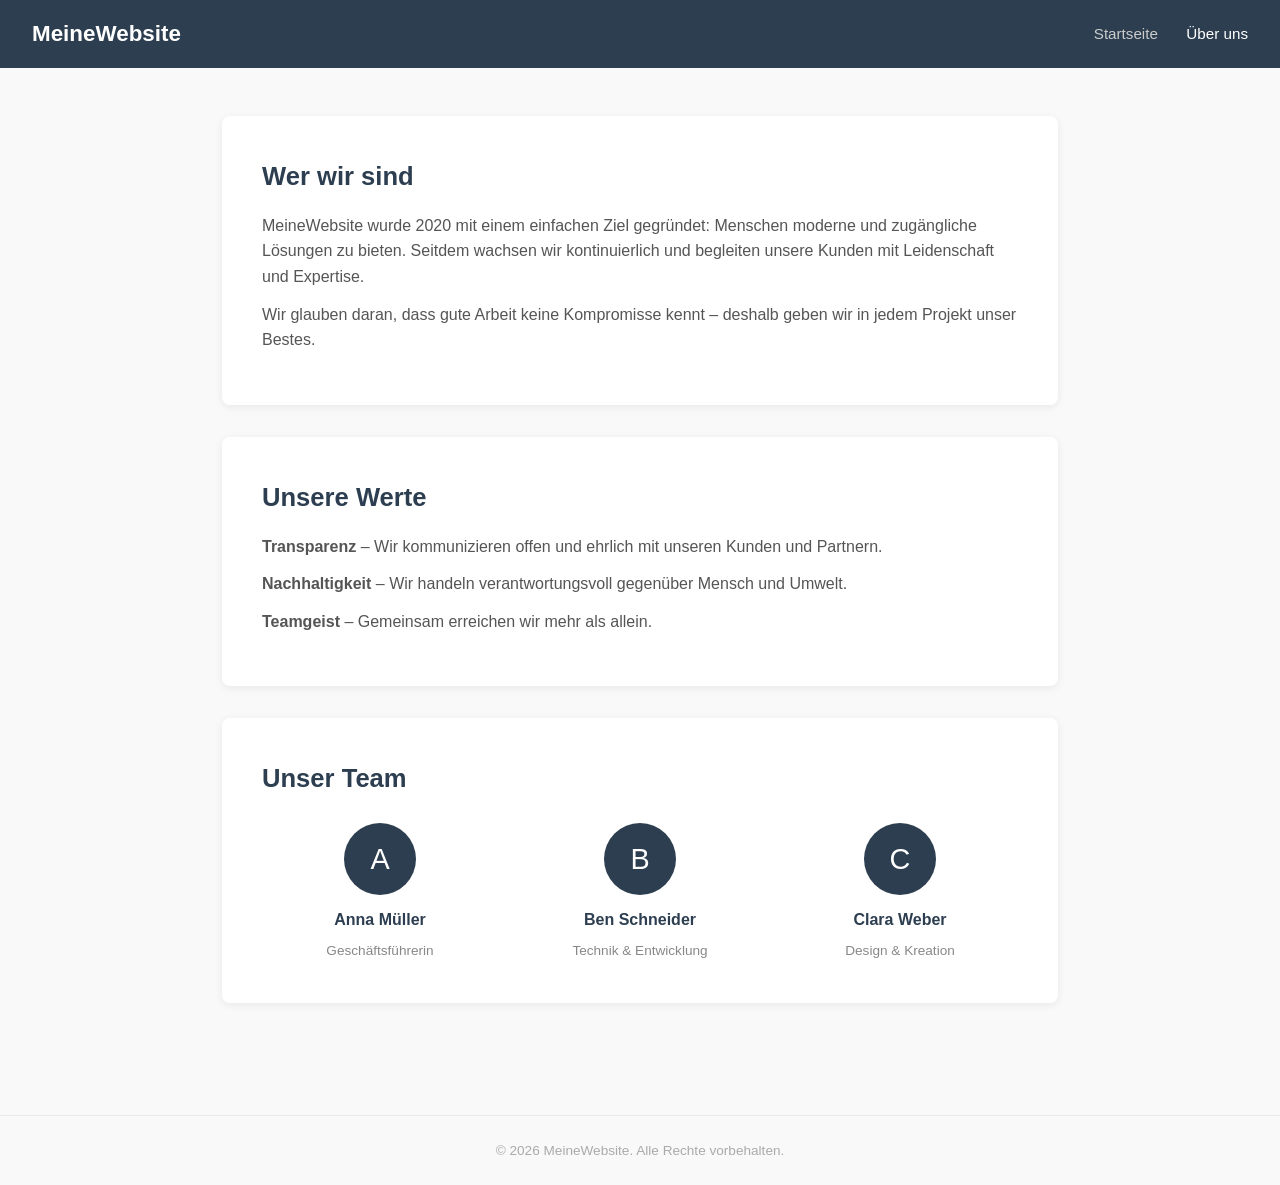
==== ueber-uns.html @ 6eae0441 "Erste Seite" ====
<!DOCTYPE html>
<html lang="de">
<head>
  <meta charset="UTF-8" />
  <meta name="viewport" content="width=device-width, initial-scale=1.0" />
  <title>Über uns – MeineWebsite</title>
  <link rel="stylesheet" href="style.css" />
</head>
<body>

  <header>
    <a href="index.html" class="logo">MeineWebsite</a>
    <nav>
      <a href="index.html">Startseite</a>
      <a href="ueber-uns.html" class="active">Über uns</a>
    </nav>
  </header>

  <main>
    <div class="about-section">
      <h2>Wer wir sind</h2>
      <p>
        MeineWebsite wurde 2020 mit einem einfachen Ziel gegründet: Menschen
        moderne und zugängliche Lösungen zu bieten. Seitdem wachsen wir
        kontinuierlich und begleiten unsere Kunden mit Leidenschaft und Expertise.
      </p>
      <p>
        Wir glauben daran, dass gute Arbeit keine Kompromisse kennt – deshalb
        geben wir in jedem Projekt unser Bestes.
      </p>
    </div>

    <div class="about-section">
      <h2>Unsere Werte</h2>
      <p><strong>Transparenz</strong> – Wir kommunizieren offen und ehrlich mit unseren Kunden und Partnern.</p>
      <p><strong>Nachhaltigkeit</strong> – Wir handeln verantwortungsvoll gegenüber Mensch und Umwelt.</p>
      <p><strong>Teamgeist</strong> – Gemeinsam erreichen wir mehr als allein.</p>
    </div>

    <div class="about-section">
      <h2>Unser Team</h2>
      <div class="team">
        <div class="team-member">
          <div class="avatar">A</div>
          <h4>Anna Müller</h4>
          <span>Geschäftsführerin</span>
        </div>
        <div class="team-member">
          <div class="avatar">B</div>
          <h4>Ben Schneider</h4>
          <span>Technik &amp; Entwicklung</span>
        </div>
        <div class="team-member">
          <div class="avatar">C</div>
          <h4>Clara Weber</h4>
          <span>Design &amp; Kreation</span>
        </div>
      </div>
    </div>
  </main>

  <footer>
    &copy; 2026 MeineWebsite. Alle Rechte vorbehalten.
  </footer>

</body>
</html>
---- style.css ----
* {
  margin: 0;
  padding: 0;
  box-sizing: border-box;
}

body {
  font-family: -apple-system, BlinkMacSystemFont, "Segoe UI", Roboto, sans-serif;
  color: #333;
  background: #f9f9f9;
  line-height: 1.6;
}

header {
  background: #2c3e50;
  padding: 1rem 2rem;
  display: flex;
  align-items: center;
  justify-content: space-between;
}

header .logo {
  color: #fff;
  font-size: 1.4rem;
  font-weight: 700;
  text-decoration: none;
}

nav a {
  color: #ccc;
  text-decoration: none;
  margin-left: 1.5rem;
  font-size: 0.95rem;
  transition: color 0.2s;
}

nav a:hover,
nav a.active {
  color: #fff;
}

main {
  max-width: 900px;
  margin: 0 auto;
  padding: 3rem 2rem;
}

.hero {
  text-align: center;
  padding: 4rem 0 3rem;
}

.hero h1 {
  font-size: 2.8rem;
  color: #2c3e50;
  margin-bottom: 1rem;
}

.hero p {
  font-size: 1.15rem;
  color: #666;
  max-width: 600px;
  margin: 0 auto 2rem;
}

.btn {
  display: inline-block;
  background: #2c3e50;
  color: #fff;
  padding: 0.75rem 2rem;
  border-radius: 4px;
  text-decoration: none;
  font-size: 1rem;
  transition: background 0.2s;
}

.btn:hover {
  background: #1a252f;
}

.cards {
  display: grid;
  grid-template-columns: repeat(auto-fit, minmax(220px, 1fr));
  gap: 1.5rem;
  margin-top: 3rem;
}

.card {
  background: #fff;
  border-radius: 8px;
  padding: 1.5rem;
  box-shadow: 0 2px 8px rgba(0, 0, 0, 0.07);
}

.card h3 {
  margin-bottom: 0.5rem;
  color: #2c3e50;
}

.card p {
  color: #666;
  font-size: 0.95rem;
}

/* About page */
.about-section {
  background: #fff;
  border-radius: 8px;
  padding: 2.5rem;
  box-shadow: 0 2px 8px rgba(0, 0, 0, 0.07);
  margin-bottom: 2rem;
}

.about-section h2 {
  color: #2c3e50;
  margin-bottom: 1rem;
  font-size: 1.6rem;
}

.about-section p {
  color: #555;
  margin-bottom: 0.75rem;
}

.team {
  display: grid;
  grid-template-columns: repeat(auto-fit, minmax(180px, 1fr));
  gap: 1.5rem;
  margin-top: 1.5rem;
}

.team-member {
  text-align: center;
}

.avatar {
  width: 72px;
  height: 72px;
  border-radius: 50%;
  background: #2c3e50;
  color: #fff;
  font-size: 1.8rem;
  display: flex;
  align-items: center;
  justify-content: center;
  margin: 0 auto 0.75rem;
}

.team-member h4 {
  color: #2c3e50;
  margin-bottom: 0.25rem;
}

.team-member span {
  font-size: 0.85rem;
  color: #888;
}

footer {
  text-align: center;
  padding: 1.5rem;
  font-size: 0.85rem;
  color: #aaa;
  border-top: 1px solid #e9e9e9;
  margin-top: 2rem;
}
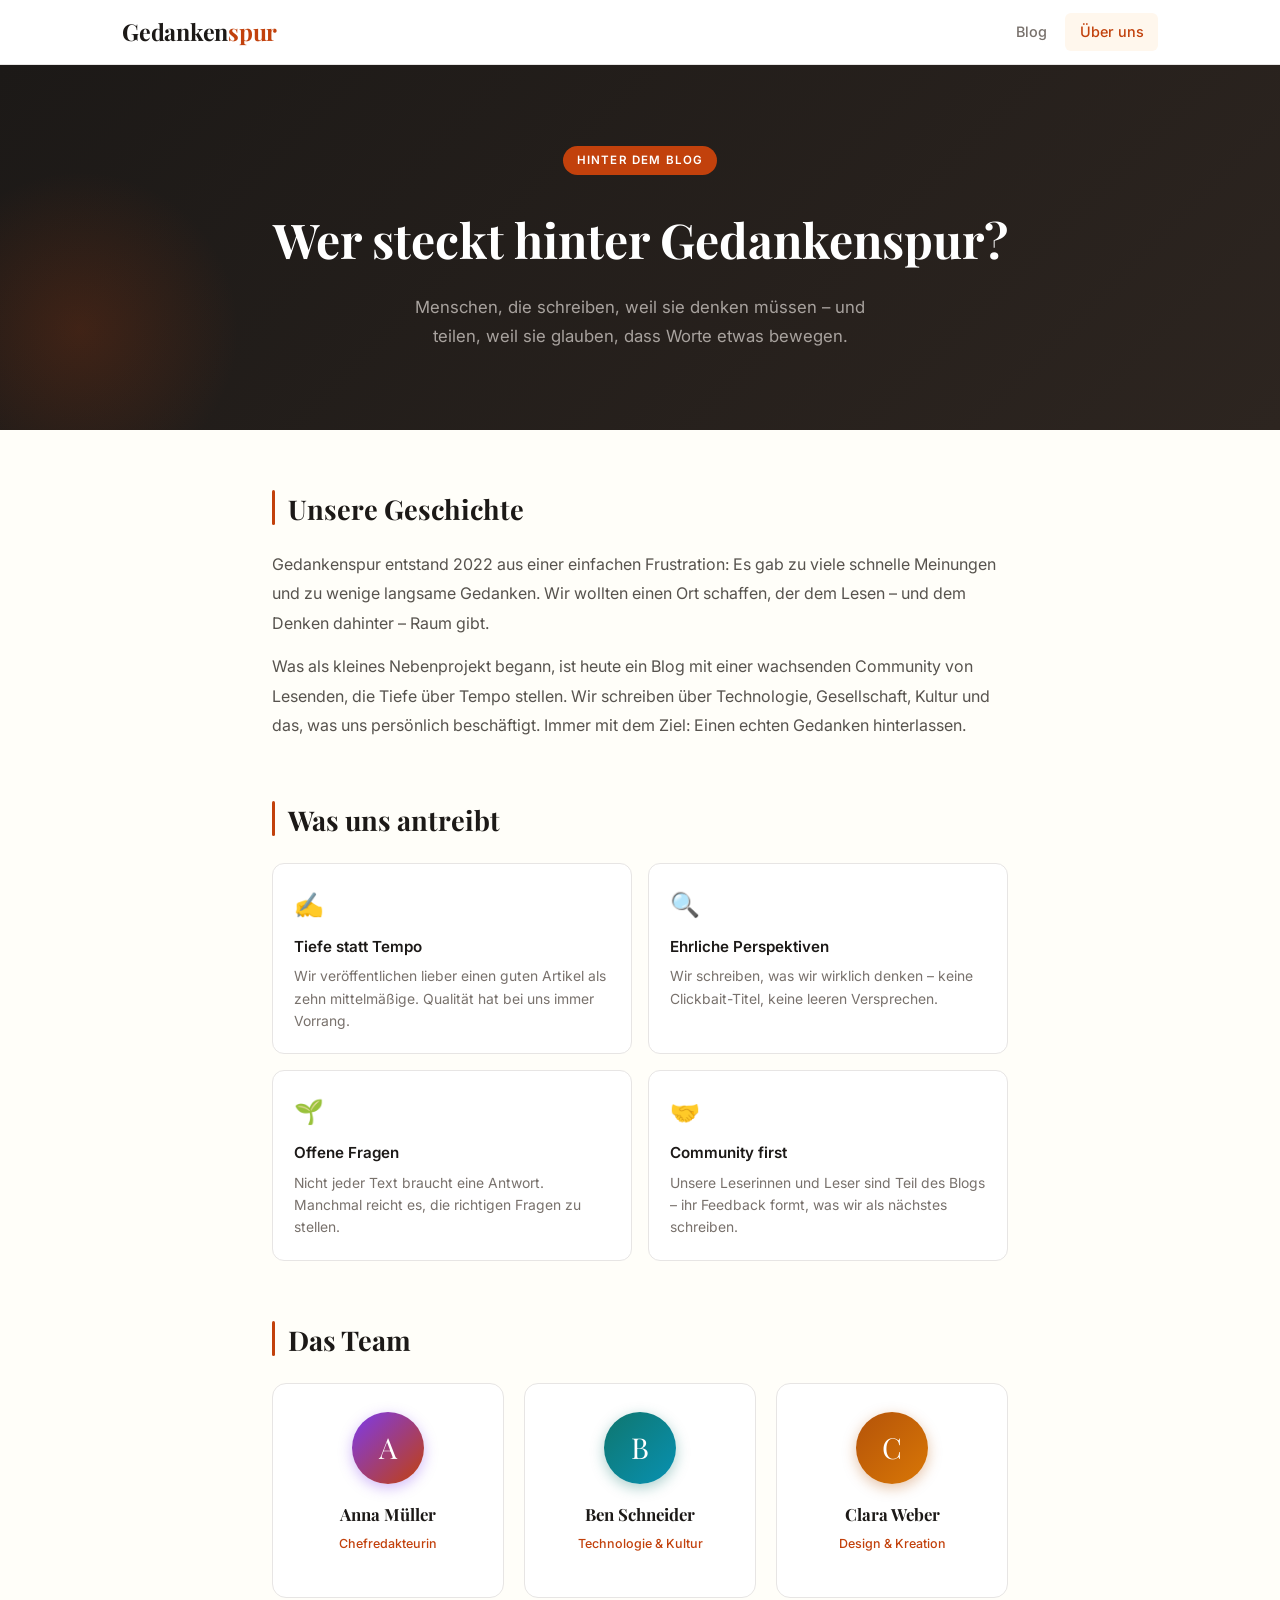
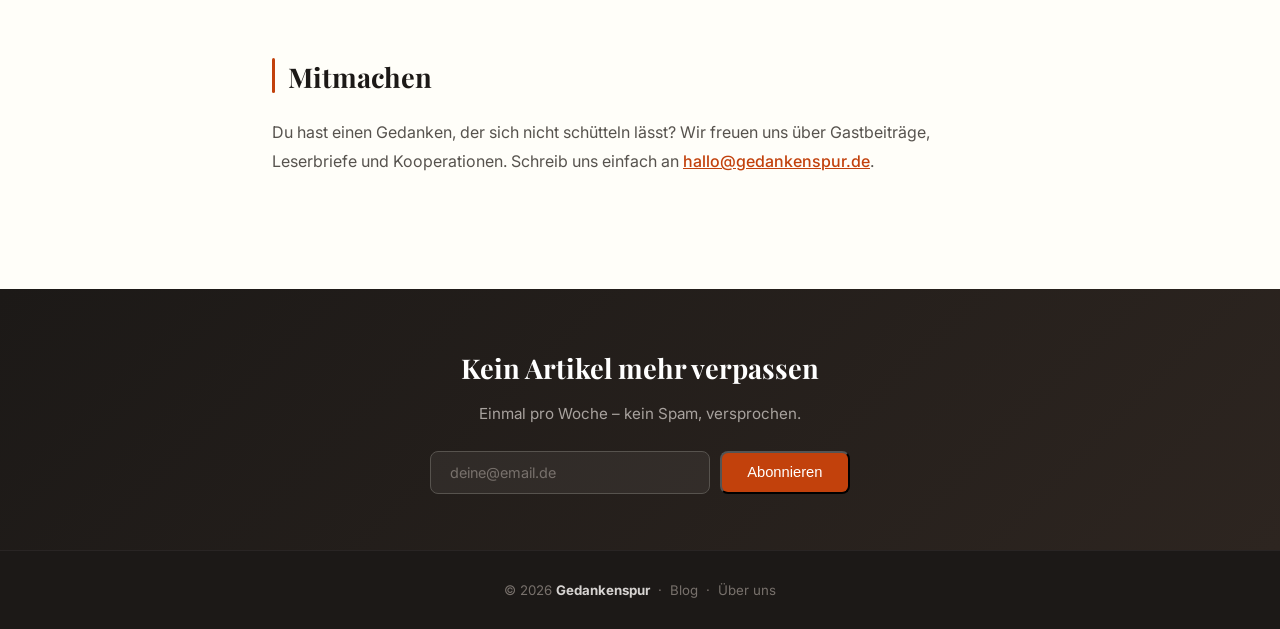
==== commit a50db157: "Blog-Design: Redesign mit Playfair Display, Featured Post und Sidebar" ====
--- a/ueber-uns.html
+++ b/ueber-uns.html
@@ -3,64 +3,124 @@
 <head>
   <meta charset="UTF-8" />
   <meta name="viewport" content="width=device-width, initial-scale=1.0" />
-  <title>Über uns – MeineWebsite</title>
+  <title>Über uns – Gedankenspur</title>
   <link rel="stylesheet" href="style.css" />
 </head>
 <body>
 
+  <!-- HEADER -->
   <header>
-    <a href="index.html" class="logo">MeineWebsite</a>
-    <nav>
-      <a href="index.html">Startseite</a>
-      <a href="ueber-uns.html" class="active">Über uns</a>
-    </nav>
+    <div class="header-inner">
+      <a href="index.html" class="logo">Gedanken<span>spur</span></a>
+      <nav>
+        <a href="index.html">Blog</a>
+        <a href="ueber-uns.html" class="active">Über uns</a>
+      </nav>
+    </div>
   </header>
 
-  <main>
-    <div class="about-section">
-      <h2>Wer wir sind</h2>
+  <!-- HERO -->
+  <section class="about-hero">
+    <span class="pill">Hinter dem Blog</span>
+    <h1>Wer steckt hinter Gedankenspur?</h1>
+    <p>Menschen, die schreiben, weil sie denken müssen – und teilen, weil sie glauben, dass Worte etwas bewegen.</p>
+  </section>
+
+  <!-- CONTENT -->
+  <div class="about-content">
+
+    <div class="about-block">
+      <h2>Unsere Geschichte</h2>
       <p>
-        MeineWebsite wurde 2020 mit einem einfachen Ziel gegründet: Menschen
-        moderne und zugängliche Lösungen zu bieten. Seitdem wachsen wir
-        kontinuierlich und begleiten unsere Kunden mit Leidenschaft und Expertise.
+        Gedankenspur entstand 2022 aus einer einfachen Frustration: Es gab zu viele
+        schnelle Meinungen und zu wenige langsame Gedanken. Wir wollten einen Ort
+        schaffen, der dem Lesen – und dem Denken dahinter – Raum gibt.
       </p>
       <p>
-        Wir glauben daran, dass gute Arbeit keine Kompromisse kennt – deshalb
-        geben wir in jedem Projekt unser Bestes.
+        Was als kleines Nebenprojekt begann, ist heute ein Blog mit einer wachsenden
+        Community von Lesenden, die Tiefe über Tempo stellen. Wir schreiben über
+        Technologie, Gesellschaft, Kultur und das, was uns persönlich beschäftigt.
+        Immer mit dem Ziel: Einen echten Gedanken hinterlassen.
       </p>
     </div>
 
-    <div class="about-section">
-      <h2>Unsere Werte</h2>
-      <p><strong>Transparenz</strong> – Wir kommunizieren offen und ehrlich mit unseren Kunden und Partnern.</p>
-      <p><strong>Nachhaltigkeit</strong> – Wir handeln verantwortungsvoll gegenüber Mensch und Umwelt.</p>
-      <p><strong>Teamgeist</strong> – Gemeinsam erreichen wir mehr als allein.</p>
-    </div>
-
-    <div class="about-section">
-      <h2>Unser Team</h2>
-      <div class="team">
-        <div class="team-member">
-          <div class="avatar">A</div>
-          <h4>Anna Müller</h4>
-          <span>Geschäftsführerin</span>
+    <div class="about-block">
+      <h2>Was uns antreibt</h2>
+      <div class="values-grid">
+        <div class="value-card">
+          <div class="value-icon">✍️</div>
+          <h4>Tiefe statt Tempo</h4>
+          <p>Wir veröffentlichen lieber einen guten Artikel als zehn mittelmäßige. Qualität hat bei uns immer Vorrang.</p>
         </div>
-        <div class="team-member">
-          <div class="avatar">B</div>
-          <h4>Ben Schneider</h4>
-          <span>Technik &amp; Entwicklung</span>
+        <div class="value-card">
+          <div class="value-icon">🔍</div>
+          <h4>Ehrliche Perspektiven</h4>
+          <p>Wir schreiben, was wir wirklich denken – keine Clickbait-Titel, keine leeren Versprechen.</p>
         </div>
-        <div class="team-member">
-          <div class="avatar">C</div>
-          <h4>Clara Weber</h4>
-          <span>Design &amp; Kreation</span>
+        <div class="value-card">
+          <div class="value-icon">🌱</div>
+          <h4>Offene Fragen</h4>
+          <p>Nicht jeder Text braucht eine Antwort. Manchmal reicht es, die richtigen Fragen zu stellen.</p>
+        </div>
+        <div class="value-card">
+          <div class="value-icon">🤝</div>
+          <h4>Community first</h4>
+          <p>Unsere Leserinnen und Leser sind Teil des Blogs – ihr Feedback formt, was wir als nächstes schreiben.</p>
         </div>
       </div>
     </div>
-  </main>
 
+    <div class="about-block">
+      <h2>Das Team</h2>
+      <div class="team-grid">
+
+        <div class="member-card">
+          <div class="member-avatar m1">A</div>
+          <h4>Anna Müller</h4>
+          <p class="role">Chefredakteurin</p>
+        </div>
+
+        <div class="member-card">
+          <div class="member-avatar m2">B</div>
+          <h4>Ben Schneider</h4>
+          <p class="role">Technologie & Kultur</p>
+        </div>
+
+        <div class="member-card">
+          <div class="member-avatar m3">C</div>
+          <h4>Clara Weber</h4>
+          <p class="role">Design & Kreation</p>
+        </div>
+
+      </div>
+    </div>
+
+    <div class="about-block">
+      <h2>Mitmachen</h2>
+      <p>
+        Du hast einen Gedanken, der sich nicht schütteln lässt? Wir freuen uns über
+        Gastbeiträge, Leserbriefe und Kooperationen. Schreib uns einfach an
+        <a href="mailto:hallo@gedankenspur.de" style="color: var(--accent); font-weight: 500;">hallo@gedankenspur.de</a>.
+      </p>
+    </div>
+
+  </div>
+
+  <!-- NEWSLETTER -->
+  <section class="newsletter-strip">
+    <h3>Kein Artikel mehr verpassen</h3>
+    <p>Einmal pro Woche – kein Spam, versprochen.</p>
+    <form class="newsletter-form" onsubmit="return false;">
+      <input type="email" placeholder="deine@email.de" />
+      <button type="submit" class="btn">Abonnieren</button>
+    </form>
+  </section>
+
+  <!-- FOOTER -->
   <footer>
-    &copy; 2026 MeineWebsite. Alle Rechte vorbehalten.
+    &copy; 2026 <strong>Gedankenspur</strong> &nbsp;·&nbsp;
+    <a href="index.html">Blog</a> &nbsp;·&nbsp;
+    <a href="ueber-uns.html">Über uns</a>
   </footer>
 
 </body>
--- a/style.css
+++ b/style.css
@@ -1,166 +1,632 @@
-* {
-  margin: 0;
-  padding: 0;
-  box-sizing: border-box;
-}
+@import url('https://fonts.googleapis.com/css2?family=Playfair+Display:wght@400;600;700&family=Inter:wght@300;400;500;600&display=swap');
+
+:root {
+  --font-serif: 'Playfair Display', Georgia, serif;
+  --font-sans:  'Inter', -apple-system, BlinkMacSystemFont, sans-serif;
+  --bg:          #fffef9;
+  --text:        #1c1917;
+  --muted:       #78716c;
+  --accent:      #c2410c;
+  --accent-h:    #9a3412;
+  --border:      #e7e5e4;
+  --surface:     #ffffff;
+  --tag-bg:      #fff7ed;
+  --tag-text:    #c2410c;
+}
+
+*, *::before, *::after { box-sizing: border-box; margin: 0; padding: 0; }
+html { scroll-behavior: smooth; }
 
 body {
-  font-family: -apple-system, BlinkMacSystemFont, "Segoe UI", Roboto, sans-serif;
-  color: #333;
-  background: #f9f9f9;
-  line-height: 1.6;
-}
-
+  font-family: var(--font-sans);
+  background: var(--bg);
+  color: var(--text);
+  line-height: 1.7;
+  font-size: 1rem;
+}
+
+/* ─── HEADER ─────────────────────────────────── */
 header {
-  background: #2c3e50;
-  padding: 1rem 2rem;
+  background: var(--surface);
+  border-bottom: 1px solid var(--border);
+  position: sticky;
+  top: 0;
+  z-index: 100;
+  backdrop-filter: blur(8px);
+}
+
+.header-inner {
+  max-width: 1100px;
+  margin: 0 auto;
+  padding: 0 2rem;
+  height: 64px;
   display: flex;
   align-items: center;
   justify-content: space-between;
 }
 
-header .logo {
-  color: #fff;
-  font-size: 1.4rem;
+.logo {
+  font-family: var(--font-serif);
+  font-size: 1.45rem;
   font-weight: 700;
-  text-decoration: none;
-}
+  color: var(--text);
+  text-decoration: none;
+  letter-spacing: -0.01em;
+}
+
+.logo span { color: var(--accent); }
+
+nav { display: flex; align-items: center; gap: 0.25rem; }
 
 nav a {
-  color: #ccc;
-  text-decoration: none;
-  margin-left: 1.5rem;
-  font-size: 0.95rem;
-  transition: color 0.2s;
-}
-
-nav a:hover,
-nav a.active {
-  color: #fff;
-}
-
-main {
-  max-width: 900px;
+  color: var(--muted);
+  text-decoration: none;
+  font-size: 0.9rem;
+  font-weight: 500;
+  padding: 0.4rem 0.9rem;
+  border-radius: 6px;
+  transition: color 0.2s, background 0.2s;
+}
+
+nav a:hover           { color: var(--text); background: #f5f5f4; }
+nav a.active          { color: var(--accent); background: var(--tag-bg); }
+
+/* ─── HERO BANNER ─────────────────────────────── */
+.hero-banner {
+  background: linear-gradient(135deg, #1c1917 0%, #2d2520 100%);
+  color: #fff;
+  padding: 5.5rem 2rem;
+  text-align: center;
+  position: relative;
+  overflow: hidden;
+}
+
+.hero-banner::before {
+  content: '';
+  position: absolute;
+  top: -60px; right: -80px;
+  width: 380px; height: 380px;
+  border-radius: 50%;
+  background: radial-gradient(circle, rgba(194,65,12,.25) 0%, transparent 70%);
+}
+
+.pill {
+  display: inline-block;
+  background: var(--accent);
+  color: #fff;
+  font-size: 0.72rem;
+  font-weight: 600;
+  letter-spacing: 0.1em;
+  text-transform: uppercase;
+  padding: 0.3rem 0.85rem;
+  border-radius: 100px;
+  margin-bottom: 1.5rem;
+}
+
+.hero-banner h1 {
+  font-family: var(--font-serif);
+  font-size: clamp(2.2rem, 5vw, 3.6rem);
+  font-weight: 700;
+  line-height: 1.2;
+  margin-bottom: 1rem;
+  max-width: 680px;
+  margin-left: auto;
+  margin-right: auto;
+}
+
+.hero-banner p {
+  color: #a8a29e;
+  font-size: 1.08rem;
+  max-width: 500px;
+  margin: 0 auto 2.25rem;
+}
+
+.btn-row { display: flex; gap: 0.75rem; justify-content: center; flex-wrap: wrap; }
+
+.btn {
+  display: inline-flex;
+  align-items: center;
+  gap: 0.4rem;
+  background: var(--accent);
+  color: #fff;
+  padding: 0.72rem 1.6rem;
+  border-radius: 8px;
+  text-decoration: none;
+  font-size: 0.92rem;
+  font-weight: 500;
+  transition: background 0.2s, transform 0.15s;
+}
+
+.btn:hover { background: var(--accent-h); transform: translateY(-1px); }
+
+.btn-ghost {
+  background: transparent;
+  border: 1.5px solid #57534e;
+  color: #d6d3d1;
+}
+
+.btn-ghost:hover { background: rgba(255,255,255,0.06); border-color: #a8a29e; }
+
+/* ─── PAGE LAYOUT ─────────────────────────────── */
+.page {
+  max-width: 1100px;
   margin: 0 auto;
   padding: 3rem 2rem;
-}
-
-.hero {
+  display: grid;
+  grid-template-columns: 1fr 300px;
+  gap: 3.5rem;
+  align-items: start;
+}
+
+/* ─── SECTION LABEL ───────────────────────────── */
+.section-label {
+  font-size: 0.72rem;
+  font-weight: 600;
+  letter-spacing: 0.12em;
+  text-transform: uppercase;
+  color: var(--accent);
+  margin-bottom: 1.25rem;
+  display: flex;
+  align-items: center;
+  gap: 0.6rem;
+}
+
+.section-label::after {
+  content: '';
+  flex: 1;
+  height: 1px;
+  background: var(--border);
+}
+
+/* ─── FEATURED POST ───────────────────────────── */
+.featured-post {
+  border-radius: 16px;
+  overflow: hidden;
+  background: var(--surface);
+  box-shadow: 0 4px 24px rgba(0,0,0,0.07);
+  margin-bottom: 2.5rem;
+  text-decoration: none;
+  color: inherit;
+  display: block;
+  transition: transform 0.25s, box-shadow 0.25s;
+}
+
+.featured-post:hover {
+  transform: translateY(-4px);
+  box-shadow: 0 12px 36px rgba(0,0,0,0.12);
+}
+
+.featured-cover {
+  height: 280px;
+  background: linear-gradient(135deg, #7c3aed 0%, #c2410c 100%);
+  display: flex;
+  align-items: flex-end;
+  padding: 1.5rem;
+  position: relative;
+  overflow: hidden;
+}
+
+.featured-cover::before {
+  content: '';
+  position: absolute;
+  inset: 0;
+  background: linear-gradient(to top, rgba(0,0,0,.55) 0%, transparent 60%);
+}
+
+.cover-tag {
+  position: relative;
+  z-index: 1;
+  background: rgba(255,255,255,0.15);
+  backdrop-filter: blur(8px);
+  color: #fff;
+  font-size: 0.7rem;
+  font-weight: 600;
+  letter-spacing: 0.08em;
+  text-transform: uppercase;
+  padding: 0.25rem 0.65rem;
+  border-radius: 100px;
+  border: 1px solid rgba(255,255,255,0.25);
+}
+
+.featured-body { padding: 1.75rem 2rem; }
+
+.featured-meta {
+  display: flex;
+  align-items: center;
+  gap: 0.6rem;
+  font-size: 0.8rem;
+  color: var(--muted);
+  margin-bottom: 0.7rem;
+}
+
+.featured-body h2 {
+  font-family: var(--font-serif);
+  font-size: 1.7rem;
+  line-height: 1.3;
+  margin-bottom: 0.75rem;
+  color: var(--text);
+}
+
+.featured-body p { color: var(--muted); font-size: 0.96rem; }
+
+.read-more {
+  display: inline-flex;
+  align-items: center;
+  gap: 0.3rem;
+  margin-top: 1.1rem;
+  font-size: 0.88rem;
+  font-weight: 600;
+  color: var(--accent);
+  text-decoration: none;
+}
+
+.read-more::after { content: '→'; transition: transform 0.2s; }
+.featured-post:hover .read-more::after { transform: translateX(4px); }
+
+/* ─── POST GRID ───────────────────────────────── */
+.post-grid {
+  display: grid;
+  grid-template-columns: 1fr 1fr;
+  gap: 1.4rem;
+}
+
+.post-card {
+  background: var(--surface);
+  border-radius: 12px;
+  overflow: hidden;
+  box-shadow: 0 2px 10px rgba(0,0,0,0.06);
+  text-decoration: none;
+  color: inherit;
+  display: block;
+  transition: transform 0.22s, box-shadow 0.22s;
+}
+
+.post-card:hover {
+  transform: translateY(-4px);
+  box-shadow: 0 8px 28px rgba(0,0,0,0.11);
+}
+
+.post-cover { height: 150px; }
+.post-cover.c1 { background: linear-gradient(135deg, #0f766e 0%, #0891b2 100%); }
+.post-cover.c2 { background: linear-gradient(135deg, #7c3aed 0%, #4f46e5 100%); }
+.post-cover.c3 { background: linear-gradient(135deg, #b45309 0%, #d97706 100%); }
+.post-cover.c4 { background: linear-gradient(135deg, #be123c 0%, #e11d48 100%); }
+
+.post-body { padding: 1.2rem 1.4rem; }
+
+.tag {
+  display: inline-block;
+  background: var(--tag-bg);
+  color: var(--tag-text);
+  font-size: 0.68rem;
+  font-weight: 600;
+  letter-spacing: 0.08em;
+  text-transform: uppercase;
+  padding: 0.2rem 0.6rem;
+  border-radius: 100px;
+  margin-bottom: 0.6rem;
+}
+
+.post-body h3 {
+  font-family: var(--font-serif);
+  font-size: 1.05rem;
+  line-height: 1.35;
+  margin-bottom: 0.5rem;
+  color: var(--text);
+}
+
+.post-meta {
+  font-size: 0.77rem;
+  color: var(--muted);
+  display: flex;
+  align-items: center;
+  gap: 0.45rem;
+}
+
+.dot { opacity: 0.35; }
+
+/* ─── SIDEBAR ─────────────────────────────────── */
+.sidebar { display: flex; flex-direction: column; gap: 1.75rem; }
+
+.sidebar-card {
+  background: var(--surface);
+  border-radius: 14px;
+  padding: 1.5rem;
+  box-shadow: 0 2px 10px rgba(0,0,0,0.06);
+}
+
+.sidebar-card h4 {
+  font-family: var(--font-serif);
+  font-size: 1rem;
+  margin-bottom: 1rem;
+  color: var(--text);
+}
+
+/* Author widget */
+.author-widget { text-align: center; }
+
+.author-avatar {
+  width: 80px; height: 80px;
+  border-radius: 50%;
+  background: linear-gradient(135deg, #7c3aed, #c2410c);
+  color: #fff;
+  font-family: var(--font-serif);
+  font-size: 2rem;
+  display: flex;
+  align-items: center;
+  justify-content: center;
+  margin: 0 auto 1rem;
+  box-shadow: 0 4px 16px rgba(124,58,237,0.3);
+}
+
+.author-widget h3 {
+  font-family: var(--font-serif);
+  font-size: 1.1rem;
+  margin-bottom: 0.2rem;
+}
+
+.author-widget .role {
+  font-size: 0.8rem;
+  color: var(--accent);
+  font-weight: 500;
+  margin-bottom: 0.75rem;
+}
+
+.author-widget p {
+  font-size: 0.86rem;
+  color: var(--muted);
+  line-height: 1.6;
+}
+
+/* Recent posts */
+.recent-list { display: flex; flex-direction: column; gap: 0.9rem; }
+
+.recent-item {
+  display: flex;
+  gap: 0.8rem;
+  text-decoration: none;
+  color: inherit;
+  align-items: flex-start;
+}
+
+.recent-thumb {
+  width: 52px; height: 52px;
+  border-radius: 8px;
+  flex-shrink: 0;
+}
+
+.t1 { background: linear-gradient(135deg, #7c3aed, #c2410c); }
+.t2 { background: linear-gradient(135deg, #0f766e, #0891b2); }
+.t3 { background: linear-gradient(135deg, #b45309, #d97706); }
+
+.recent-info p {
+  font-size: 0.85rem;
+  font-weight: 500;
+  line-height: 1.35;
+  color: var(--text);
+  margin-bottom: 0.2rem;
+  transition: color 0.2s;
+}
+
+.recent-item:hover .recent-info p { color: var(--accent); }
+
+.recent-info span { font-size: 0.74rem; color: var(--muted); }
+
+/* Topic pills */
+.topics { display: flex; flex-wrap: wrap; gap: 0.5rem; }
+
+.topic-pill {
+  background: #f5f5f4;
+  color: var(--muted);
+  font-size: 0.8rem;
+  font-weight: 500;
+  padding: 0.3rem 0.8rem;
+  border-radius: 100px;
+  text-decoration: none;
+  transition: background 0.2s, color 0.2s;
+}
+
+.topic-pill:hover { background: var(--tag-bg); color: var(--accent); }
+
+/* ─── ABOUT PAGE ──────────────────────────────── */
+.about-hero {
+  background: linear-gradient(135deg, #1c1917 0%, #2d2520 100%);
+  color: #fff;
+  padding: 5rem 2rem;
   text-align: center;
-  padding: 4rem 0 3rem;
-}
-
-.hero h1 {
-  font-size: 2.8rem;
-  color: #2c3e50;
-  margin-bottom: 1rem;
-}
-
-.hero p {
-  font-size: 1.15rem;
-  color: #666;
-  max-width: 600px;
-  margin: 0 auto 2rem;
-}
-
-.btn {
-  display: inline-block;
-  background: #2c3e50;
-  color: #fff;
-  padding: 0.75rem 2rem;
-  border-radius: 4px;
-  text-decoration: none;
+  position: relative;
+  overflow: hidden;
+}
+
+.about-hero::after {
+  content: '';
+  position: absolute;
+  bottom: -60px; left: -80px;
+  width: 320px; height: 320px;
+  border-radius: 50%;
+  background: radial-gradient(circle, rgba(194,65,12,.2) 0%, transparent 70%);
+}
+
+.about-hero h1 {
+  font-family: var(--font-serif);
+  font-size: clamp(2rem, 4vw, 3rem);
+  margin-bottom: 0.75rem;
+}
+
+.about-hero p { color: #a8a29e; font-size: 1.05rem; max-width: 480px; margin: 0 auto; }
+
+.about-content {
+  max-width: 800px;
+  margin: 0 auto;
+  padding: 3.5rem 2rem;
+}
+
+.about-block { margin-bottom: 3.5rem; }
+
+.about-block h2 {
+  font-family: var(--font-serif);
+  font-size: 1.7rem;
+  color: var(--text);
+  margin-bottom: 1.1rem;
+  position: relative;
+  padding-left: 1rem;
+}
+
+.about-block h2::before {
+  content: '';
+  position: absolute;
+  left: 0; top: 0.15em;
+  width: 3px; height: 1.3em;
+  background: var(--accent);
+  border-radius: 2px;
+}
+
+.about-block p {
+  color: #57534e;
+  line-height: 1.85;
+  margin-bottom: 0.85rem;
   font-size: 1rem;
-  transition: background 0.2s;
-}
-
-.btn:hover {
-  background: #1a252f;
-}
-
-.cards {
+}
+
+.values-grid {
   display: grid;
-  grid-template-columns: repeat(auto-fit, minmax(220px, 1fr));
-  gap: 1.5rem;
-  margin-top: 3rem;
-}
-
-.card {
-  background: #fff;
+  grid-template-columns: 1fr 1fr;
+  gap: 1rem;
+  margin-top: 1.25rem;
+}
+
+.value-card {
+  background: var(--surface);
+  border: 1px solid var(--border);
+  border-radius: 12px;
+  padding: 1.3rem;
+  transition: border-color 0.2s, box-shadow 0.2s;
+}
+
+.value-card:hover {
+  border-color: var(--accent);
+  box-shadow: 0 4px 16px rgba(194,65,12,0.08);
+}
+
+.value-icon { font-size: 1.5rem; margin-bottom: 0.5rem; }
+.value-card h4 { font-weight: 600; margin-bottom: 0.35rem; font-size: 0.95rem; }
+.value-card p { font-size: 0.87rem; color: var(--muted); margin: 0; line-height: 1.6; }
+
+.team-grid {
+  display: grid;
+  grid-template-columns: repeat(3, 1fr);
+  gap: 1.25rem;
+  margin-top: 1.25rem;
+}
+
+.member-card {
+  background: var(--surface);
+  border: 1px solid var(--border);
+  border-radius: 14px;
+  padding: 1.75rem 1rem;
+  text-align: center;
+  transition: transform 0.2s, box-shadow 0.2s;
+}
+
+.member-card:hover {
+  transform: translateY(-4px);
+  box-shadow: 0 8px 24px rgba(0,0,0,0.08);
+}
+
+.member-avatar {
+  width: 72px; height: 72px;
+  border-radius: 50%;
+  color: #fff;
+  font-family: var(--font-serif);
+  font-size: 1.8rem;
+  display: flex;
+  align-items: center;
+  justify-content: center;
+  margin: 0 auto 1rem;
+}
+
+.m1 { background: linear-gradient(135deg, #7c3aed, #c2410c); box-shadow: 0 4px 14px rgba(124,58,237,0.35); }
+.m2 { background: linear-gradient(135deg, #0f766e, #0891b2); box-shadow: 0 4px 14px rgba(15,118,110,0.35); }
+.m3 { background: linear-gradient(135deg, #b45309, #d97706); box-shadow: 0 4px 14px rgba(180,83,9,0.35);  }
+
+.member-card h4 {
+  font-family: var(--font-serif);
+  font-size: 1.05rem;
+  margin-bottom: 0.25rem;
+}
+
+.member-card .role {
+  font-size: 0.78rem;
+  color: var(--accent);
+  font-weight: 500;
+}
+
+/* ─── NEWSLETTER STRIP ────────────────────────── */
+.newsletter-strip {
+  background: linear-gradient(135deg, #1c1917 0%, #2d2520 100%);
+  padding: 3.5rem 2rem;
+  text-align: center;
+  color: #fff;
+}
+
+.newsletter-strip h3 {
+  font-family: var(--font-serif);
+  font-size: 1.7rem;
+  margin-bottom: 0.6rem;
+}
+
+.newsletter-strip p {
+  color: #a8a29e;
+  font-size: 0.95rem;
+  margin-bottom: 1.5rem;
+}
+
+.newsletter-form {
+  display: flex;
+  justify-content: center;
+  gap: 0.6rem;
+  flex-wrap: wrap;
+}
+
+.newsletter-form input {
+  padding: 0.7rem 1.2rem;
   border-radius: 8px;
-  padding: 1.5rem;
-  box-shadow: 0 2px 8px rgba(0, 0, 0, 0.07);
-}
-
-.card h3 {
-  margin-bottom: 0.5rem;
-  color: #2c3e50;
-}
-
-.card p {
-  color: #666;
-  font-size: 0.95rem;
-}
-
-/* About page */
-.about-section {
-  background: #fff;
-  border-radius: 8px;
-  padding: 2.5rem;
-  box-shadow: 0 2px 8px rgba(0, 0, 0, 0.07);
-  margin-bottom: 2rem;
-}
-
-.about-section h2 {
-  color: #2c3e50;
-  margin-bottom: 1rem;
-  font-size: 1.6rem;
-}
-
-.about-section p {
-  color: #555;
-  margin-bottom: 0.75rem;
-}
-
-.team {
-  display: grid;
-  grid-template-columns: repeat(auto-fit, minmax(180px, 1fr));
-  gap: 1.5rem;
-  margin-top: 1.5rem;
-}
-
-.team-member {
+  border: 1.5px solid #57534e;
+  background: rgba(255,255,255,0.06);
+  color: #e7e5e4;
+  font-size: 0.9rem;
+  font-family: var(--font-sans);
+  width: 280px;
+  outline: none;
+  transition: border-color 0.2s;
+}
+
+.newsletter-form input::placeholder { color: #78716c; }
+.newsletter-form input:focus { border-color: var(--accent); }
+
+/* ─── FOOTER ──────────────────────────────────── */
+footer {
+  background: #1c1917;
+  color: #78716c;
   text-align: center;
-}
-
-.avatar {
-  width: 72px;
-  height: 72px;
-  border-radius: 50%;
-  background: #2c3e50;
-  color: #fff;
-  font-size: 1.8rem;
-  display: flex;
-  align-items: center;
-  justify-content: center;
-  margin: 0 auto 0.75rem;
-}
-
-.team-member h4 {
-  color: #2c3e50;
-  margin-bottom: 0.25rem;
-}
-
-.team-member span {
-  font-size: 0.85rem;
-  color: #888;
-}
-
-footer {
-  text-align: center;
-  padding: 1.5rem;
-  font-size: 0.85rem;
-  color: #aaa;
-  border-top: 1px solid #e9e9e9;
-  margin-top: 2rem;
-}
+  padding: 1.75rem 2rem;
+  font-size: 0.83rem;
+  border-top: 1px solid #292524;
+}
+
+footer strong { color: #d6d3d1; }
+footer a { color: #78716c; text-decoration: none; transition: color 0.2s; }
+footer a:hover { color: var(--accent); }
+
+/* ─── RESPONSIVE ──────────────────────────────── */
+@media (max-width: 780px) {
+  .page                 { grid-template-columns: 1fr; }
+  .post-grid            { grid-template-columns: 1fr; }
+  .values-grid          { grid-template-columns: 1fr; }
+  .team-grid            { grid-template-columns: 1fr 1fr; }
+}
+
+@media (max-width: 480px) {
+  .team-grid            { grid-template-columns: 1fr; }
+  .header-inner         { padding: 0 1rem; }
+}
